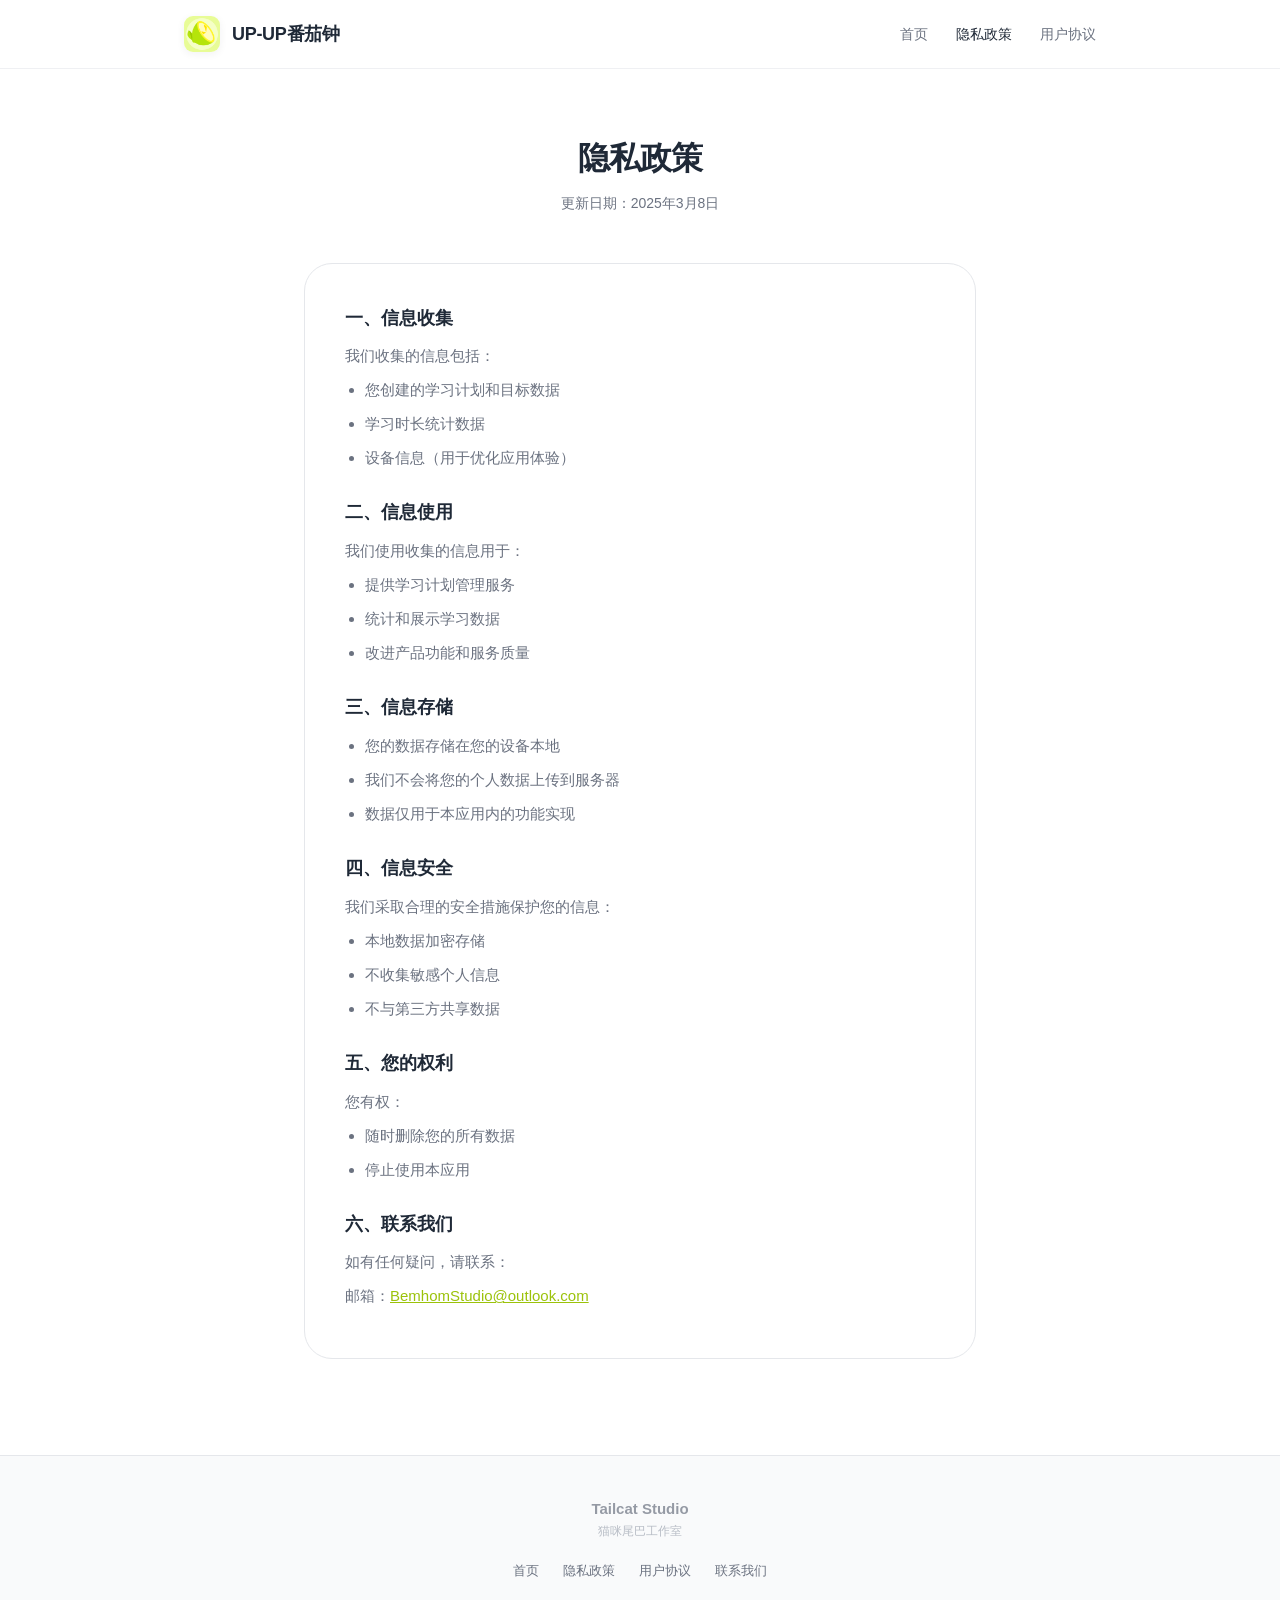
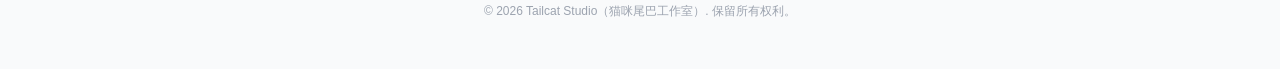
==== privacy.html @ 03554e22 "Add files via upload Add网站文件" ====
<!DOCTYPE html>
<html lang="zh-CN">
<head>
  <meta charset="UTF-8">
  <meta name="viewport" content="width=device-width, initial-scale=1.0">
  <meta name="description" content="UP-UP番茄钟隐私政策">
  <title>隐私政策 - UP-UP番茄钟</title>
  <link rel="stylesheet" href="css/style.css">
  <link rel="icon" href="UP-UPlogo.png" type="image/png">
</head>
<body>
  <header class="header">
    <div class="container header-inner">
      <a href="index.html" class="brand">
        <img src="UP-UPlogo.png" alt="UP-UP番茄钟 Logo">
        <span>UP-UP番茄钟</span>
      </a>
      <nav class="nav">
        <a href="index.html">首页</a>
        <a href="privacy.html" class="active">隐私政策</a>
        <a href="terms.html">用户协议</a>
      </nav>
    </div>
  </header>

  <main class="legal-page">
    <div class="container">
      <div class="legal-header">
        <h1>隐私政策</h1>
        <p>更新日期：2025年3月8日</p>
      </div>
      <article class="legal-content">
        <h2>一、信息收集</h2>
        <p>我们收集的信息包括：</p>
        <ul>
          <li>您创建的学习计划和目标数据</li>
          <li>学习时长统计数据</li>
          <li>设备信息（用于优化应用体验）</li>
        </ul>

        <h2>二、信息使用</h2>
        <p>我们使用收集的信息用于：</p>
        <ul>
          <li>提供学习计划管理服务</li>
          <li>统计和展示学习数据</li>
          <li>改进产品功能和服务质量</li>
        </ul>

        <h2>三、信息存储</h2>
        <ul>
          <li>您的数据存储在您的设备本地</li>
          <li>我们不会将您的个人数据上传到服务器</li>
          <li>数据仅用于本应用内的功能实现</li>
        </ul>

        <h2>四、信息安全</h2>
        <p>我们采取合理的安全措施保护您的信息：</p>
        <ul>
          <li>本地数据加密存储</li>
          <li>不收集敏感个人信息</li>
          <li>不与第三方共享数据</li>
        </ul>

        <h2>五、您的权利</h2>
        <p>您有权：</p>
        <ul>
          <li>随时删除您的所有数据</li>
          <li>停止使用本应用</li>
        </ul>

        <h2>六、联系我们</h2>
        <p>如有任何疑问，请联系：</p>
        <p>邮箱：<a href="mailto:BemhomStudio@outlook.com">BemhomStudio@outlook.com</a></p>
      </article>
    </div>
  </main>

  <footer class="footer">
    <div class="container footer-inner">
      <a href="index.html" class="footer-brand" aria-label="Tailcat Studio">
        <div>
          <span>Tailcat Studio</span>
          <div class="sub">猫咪尾巴工作室</div>
        </div>
      </a>
      <nav class="footer-links">
        <a href="index.html">首页</a>
        <a href="privacy.html">隐私政策</a>
        <a href="terms.html">用户协议</a>
        <a href="mailto:BemhomStudio@outlook.com">联系我们</a>
      </nav>
      <p class="copyright">© 2026 Tailcat Studio（猫咪尾巴工作室）. 保留所有权利。</p>
    </div>
  </footer>
</body>
</html>
---- css/style.css ----
:root {
  --lemon: #B5E40B;
  --lemon-dark: #9BC20A;
  --lemon-light: #EDF7C5;
  --lemon-pale: #FAFDEA;
  --yellow-accent: #FDE047;
  --text: #1F2937;
  --text-secondary: #6B7280;
  --text-light: #9CA3AF;
  --bg: #FFFFFF;
  --bg-soft: #F9FAFB;
  --border: #E5E7EB;
  --radius: 20px;
  --radius-lg: 28px;
  --shadow-sm: 0 2px 8px rgba(31, 41, 55, 0.06);
  --shadow: 0 12px 40px rgba(31, 41, 55, 0.08);
  --shadow-lemon: 0 16px 48px rgba(181, 228, 11, 0.22);
}

* {
  margin: 0;
  padding: 0;
  box-sizing: border-box;
}

html {
  scroll-behavior: smooth;
}

body {
  font-family: -apple-system, BlinkMacSystemFont, "SF Pro Text", "Segoe UI", Roboto, "Helvetica Neue", Arial, sans-serif;
  color: var(--text);
  background: var(--bg);
  line-height: 1.6;
  -webkit-font-smoothing: antialiased;
}

a {
  color: inherit;
  text-decoration: none;
}

img {
  max-width: 100%;
  display: block;
}

.container {
  width: 100%;
  max-width: 960px;
  margin: 0 auto;
  padding: 0 24px;
}

/* Header */
.header {
  position: sticky;
  top: 0;
  z-index: 100;
  background: rgba(255, 255, 255, 0.82);
  backdrop-filter: saturate(180%) blur(18px);
  -webkit-backdrop-filter: saturate(180%) blur(18px);
  border-bottom: 1px solid rgba(229, 231, 235, 0.6);
}

.header-inner {
  display: flex;
  align-items: center;
  justify-content: space-between;
  height: 68px;
}

.brand {
  display: flex;
  align-items: center;
  gap: 12px;
  font-weight: 700;
  font-size: 18px;
  letter-spacing: -0.3px;
  transition: color 0.2s;
}

.brand:hover {
  color: var(--lemon);
}

.brand img {
  width: 36px;
  height: 36px;
  border-radius: 9px;
  box-shadow: var(--shadow-sm);
}

.nav {
  display: flex;
  gap: 28px;
}

.nav a {
  font-size: 14px;
  font-weight: 500;
  color: var(--text-secondary);
  transition: color 0.2s;
}

.nav a:hover {
  color: var(--lemon);
}

.nav a.active {
  color: var(--text);
}

/* Hero */
.hero {
  padding: 88px 0 72px;
  text-align: center;
  background: linear-gradient(180deg, var(--lemon-pale) 0%, var(--bg) 100%);
}

.hero-logo {
  width: 140px;
  height: 140px;
  margin: 0 auto 28px;
  border-radius: 32px;
  box-shadow: var(--shadow-lemon);
}

.hero h1 {
  font-size: clamp(36px, 7vw, 56px);
  font-weight: 800;
  letter-spacing: -1.5px;
  line-height: 1.1;
  margin-bottom: 16px;
  color: var(--lemon);
}

.tagline {
  font-size: 19px;
  color: var(--text-secondary);
  max-width: 560px;
  margin: 0 auto 36px;
  font-weight: 500;
  line-height: 1.5;
}

@media (min-width: 960px) {
  .tagline {
    white-space: nowrap;
    max-width: none;
  }
}

.app-store-btn {
  display: inline-flex;
  align-items: center;
  gap: 10px;
  background: #007AFF;
  color: #fff;
  padding: 16px 28px;
  border-radius: 100px;
  font-size: 15px;
  font-weight: 600;
  transition: transform 0.2s, box-shadow 0.2s;
  box-shadow: var(--shadow);
}

.app-store-btn:hover {
  transform: translateY(-2px);
  box-shadow: 0 18px 48px rgba(0, 122, 255, 0.28);
}

.app-store-btn svg {
  width: 22px;
  height: 22px;
  fill: currentColor;
}

/* Sections */
.section {
  padding: 80px 0;
}

.section-title {
  text-align: center;
  font-size: 28px;
  font-weight: 700;
  letter-spacing: -0.6px;
  margin-bottom: 12px;
}

.section-subtitle {
  text-align: center;
  color: var(--text-secondary);
  font-size: 16px;
  max-width: 520px;
  margin: 0 auto 48px;
}

/* Features */
.features {
  background: var(--bg-soft);
}

.feature-grid {
  display: grid;
  grid-template-columns: repeat(auto-fit, minmax(260px, 1fr));
  gap: 24px;
}

.feature-card {
  background: var(--bg);
  border-radius: var(--radius-lg);
  padding: 32px;
  box-shadow: var(--shadow-sm);
  border: 1px solid var(--border);
  transition: transform 0.25s, box-shadow 0.25s;
}

.feature-card:hover {
  transform: translateY(-4px);
  box-shadow: var(--shadow);
}

.feature-icon {
  width: 52px;
  height: 52px;
  border-radius: 16px;
  background: var(--lemon-pale);
  display: flex;
  align-items: center;
  justify-content: center;
  margin-bottom: 20px;
  color: var(--lemon-dark);
}

.feature-icon svg {
  width: 26px;
  height: 26px;
  stroke-width: 2;
}

.feature-card h3 {
  font-size: 18px;
  font-weight: 700;
  margin-bottom: 10px;
}

.feature-card p {
  font-size: 15px;
  color: var(--text-secondary);
  line-height: 1.6;
}

/* Highlights */
.highlight-list {
  display: flex;
  flex-direction: column;
  gap: 20px;
  max-width: 680px;
  margin: 0 auto;
}

.highlight-item {
  display: flex;
  align-items: flex-start;
  gap: 16px;
  padding: 24px;
  border-radius: var(--radius);
  background: var(--bg);
  border: 1px solid var(--border);
}

.highlight-number {
  flex-shrink: 0;
  width: 36px;
  height: 36px;
  border-radius: 50%;
  background: var(--lemon);
  color: var(--text);
  display: flex;
  align-items: center;
  justify-content: center;
  font-weight: 800;
  font-size: 14px;
}

.highlight-item h4 {
  font-size: 16px;
  font-weight: 700;
  margin-bottom: 4px;
}

.highlight-item p {
  font-size: 15px;
  color: var(--text-secondary);
}

/* Contact */
.contact {
  background: var(--lemon-pale);
  text-align: center;
}

.contact-box {
  background: var(--bg);
  border-radius: var(--radius-lg);
  padding: 48px 32px;
  box-shadow: var(--shadow);
  max-width: 560px;
  margin: 0 auto;
}

.contact-box h2 {
  font-size: 24px;
  font-weight: 700;
  margin-bottom: 12px;
}

.contact-box p {
  color: var(--text-secondary);
  margin-bottom: 20px;
}

.email-link {
  display: inline-flex;
  align-items: center;
  gap: 8px;
  color: var(--lemon-dark);
  font-weight: 700;
  font-size: 16px;
  padding: 10px 18px;
  border-radius: 100px;
  background: var(--lemon-pale);
  transition: background 0.2s;
}

.email-link:hover {
  background: var(--lemon-light);
}

/* Legal pages */
.legal-page {
  padding: 64px 0 96px;
}

.legal-page .container {
  max-width: 720px;
}

.legal-header {
  text-align: center;
  margin-bottom: 48px;
}

.legal-header h1 {
  font-size: 32px;
  font-weight: 800;
  letter-spacing: -0.8px;
  margin-bottom: 8px;
}

.legal-header p {
  color: var(--text-secondary);
  font-size: 14px;
}

.legal-content {
  background: var(--bg);
  border-radius: var(--radius-lg);
  padding: 40px;
  border: 1px solid var(--border);
}

.legal-content h2 {
  font-size: 18px;
  font-weight: 700;
  margin: 28px 0 12px;
}

.legal-content h2:first-child {
  margin-top: 0;
}

.legal-content p,
.legal-content li {
  font-size: 15px;
  color: var(--text-secondary);
  margin-bottom: 10px;
}

.legal-content ul {
  padding-left: 20px;
  margin-bottom: 16px;
}

.legal-content a {
  color: var(--lemon-dark);
  text-decoration: underline;
}

/* Footer */
.footer {
  background: var(--bg-soft);
  border-top: 1px solid var(--border);
  padding: 40px 0 48px;
}

.footer-inner {
  display: flex;
  flex-direction: column;
  align-items: center;
  gap: 20px;
  text-align: center;
}

.footer-brand {
  display: flex;
  align-items: center;
  gap: 10px;
  opacity: 0.7;
  transition: opacity 0.2s;
}

.footer-brand:hover {
  opacity: 1;
}

.footer-brand img {
  width: 28px;
  height: 28px;
  border-radius: 7px;
}

.footer-brand span {
  font-size: 15px;
  font-weight: 600;
  color: var(--text-secondary);
}

.footer-brand .sub {
  font-size: 12px;
  color: var(--text-light);
  font-weight: 500;
}

.footer-links {
  display: flex;
  gap: 24px;
  flex-wrap: wrap;
  justify-content: center;
}

.footer-links a {
  font-size: 13px;
  color: var(--text-secondary);
  transition: color 0.2s;
}

.footer-links a:hover {
  color: var(--text);
}

.copyright {
  font-size: 12px;
  color: var(--text-light);
}

/* Responsive */
@media (max-width: 640px) {
  .header-inner {
    height: 60px;
  }

  .nav {
    gap: 18px;
  }

  .nav a {
    font-size: 13px;
  }

  .hero {
    padding: 64px 0 56px;
  }

  .hero-logo {
    width: 110px;
    height: 110px;
    border-radius: 26px;
  }

  .section {
    padding: 56px 0;
  }

  .feature-grid {
    grid-template-columns: 1fr;
  }

  .feature-card {
    padding: 24px;
  }

  .legal-content {
    padding: 24px;
  }
}
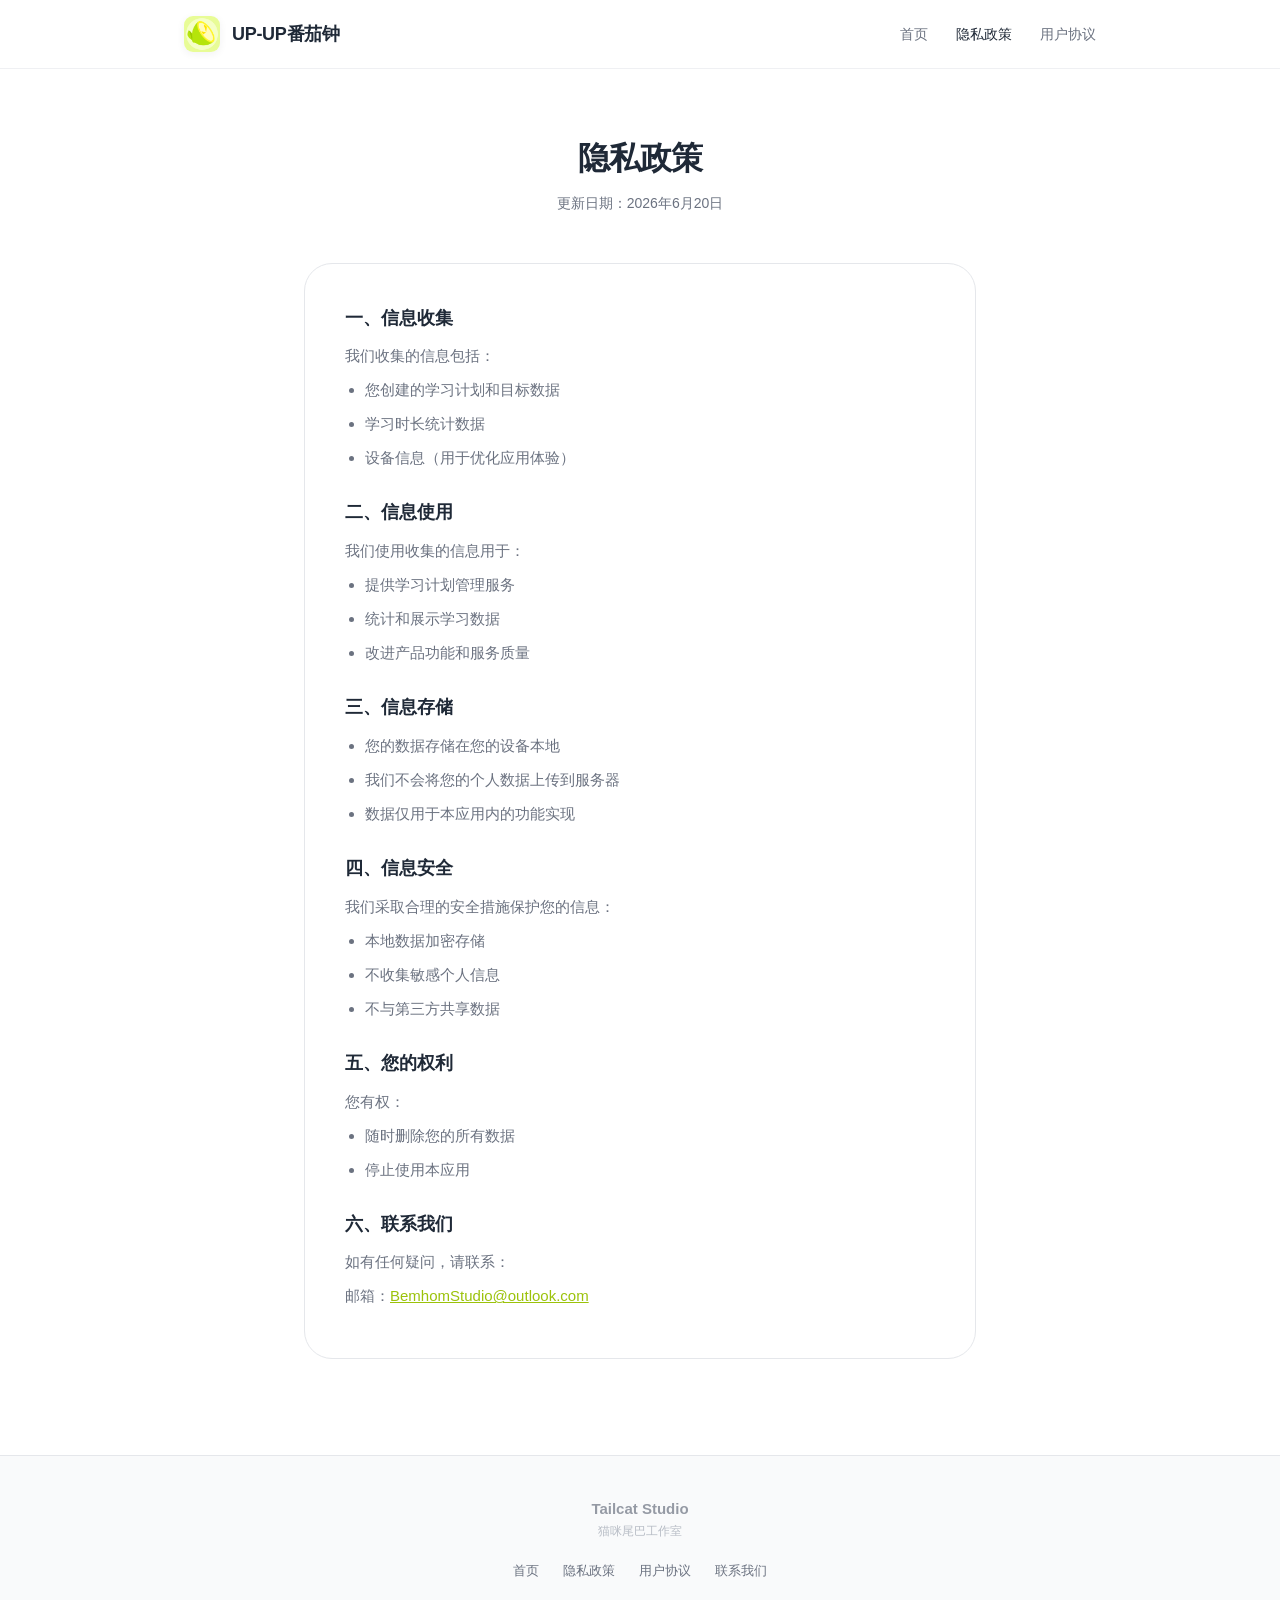
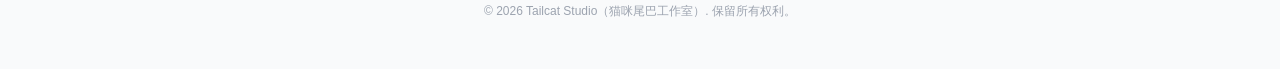
==== commit b3573c3a: "Update privacy policy update date to June 20, 2026" ====
--- a/privacy.html
+++ b/privacy.html
@@ -27,7 +27,7 @@
     <div class="container">
       <div class="legal-header">
         <h1>隐私政策</h1>
-        <p>更新日期：2025年3月8日</p>
+        <p>更新日期：2026年6月20日</p>
       </div>
       <article class="legal-content">
         <h2>一、信息收集</h2>
